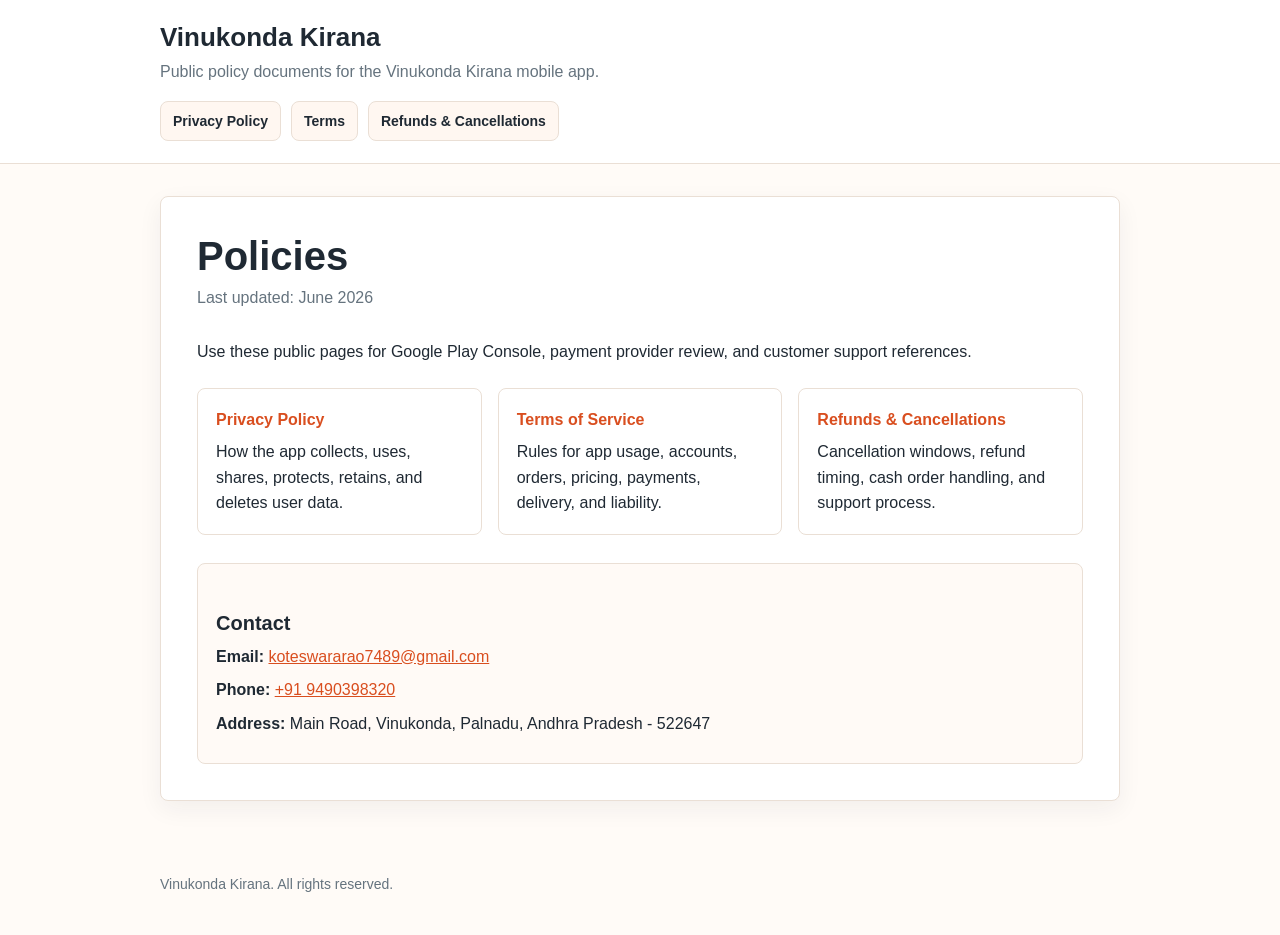
==== index.html @ 39824ff4 "initial commit" ====
<!doctype html>
<html lang="en">
  <head>
    <meta charset="utf-8">
    <meta name="viewport" content="width=device-width, initial-scale=1">
    <title>Vinukonda Kirana Policies</title>
    <meta name="description" content="Privacy Policy, Terms of Service, and Refund and Cancellation Policy for Vinukonda Kirana.">
    <link rel="stylesheet" href="styles.css">
  </head>
  <body>
    <header class="site-header">
      <div class="header-inner">
        <h1 class="brand">Vinukonda Kirana</h1>
        <p class="tagline">Public policy documents for the Vinukonda Kirana mobile app.</p>
        <nav class="nav" aria-label="Policy navigation">
          <a href="privacy.html">Privacy Policy</a>
          <a href="terms.html">Terms</a>
          <a href="refund-cancellation.html">Refunds & Cancellations</a>
        </nav>
      </div>
    </header>

    <main class="page">
      <section class="document">
        <h1>Policies</h1>
        <p class="updated">Last updated: June 2026</p>
        <p>Use these public pages for Google Play Console, payment provider review, and customer support references.</p>

        <div class="cards">
          <a class="card" href="privacy.html">
            <strong>Privacy Policy</strong>
            How the app collects, uses, shares, protects, retains, and deletes user data.
          </a>
          <a class="card" href="terms.html">
            <strong>Terms of Service</strong>
            Rules for app usage, accounts, orders, pricing, payments, delivery, and liability.
          </a>
          <a class="card" href="refund-cancellation.html">
            <strong>Refunds & Cancellations</strong>
            Cancellation windows, refund timing, cash order handling, and support process.
          </a>
        </div>

        <div class="contact-box">
          <h2>Contact</h2>
          <p><strong>Email:</strong> <a href="mailto:koteswararao7489@gmail.com">koteswararao7489@gmail.com</a></p>
          <p><strong>Phone:</strong> <a href="tel:+919490398320">+91 9490398320</a></p>
          <p><strong>Address:</strong> Main Road, Vinukonda, Palnadu, Andhra Pradesh - 522647</p>
        </div>
      </section>
    </main>

    <footer class="site-footer">
      Vinukonda Kirana. All rights reserved.
    </footer>
  </body>
</html>
---- styles.css ----
:root {
  --primary: #ff6b35;
  --primary-dark: #d94e1f;
  --secondary: #2d7d46;
  --ink: #1f2933;
  --muted: #65737e;
  --border: #eadfd5;
  --surface: #ffffff;
  --background: #fffbf7;
}

* {
  box-sizing: border-box;
}

html {
  font-family: Arial, Helvetica, sans-serif;
  color: var(--ink);
  background: var(--background);
  line-height: 1.6;
}

body {
  margin: 0;
}

a {
  color: var(--primary-dark);
}

.site-header {
  background: var(--surface);
  border-bottom: 1px solid var(--border);
}

.header-inner,
.page,
.site-footer {
  width: min(960px, calc(100% - 32px));
  margin: 0 auto;
}

.header-inner {
  padding: 22px 0;
}

.brand {
  margin: 0;
  font-size: 26px;
  line-height: 1.2;
}

.tagline {
  margin: 6px 0 0;
  color: var(--muted);
}

.nav {
  display: flex;
  flex-wrap: wrap;
  gap: 10px;
  margin-top: 16px;
}

.nav a {
  display: inline-block;
  padding: 8px 12px;
  border: 1px solid var(--border);
  border-radius: 8px;
  background: #fff7f1;
  color: var(--ink);
  text-decoration: none;
  font-weight: 700;
  font-size: 14px;
}

.page {
  padding: 32px 0 48px;
}

.document {
  background: var(--surface);
  border: 1px solid var(--border);
  border-radius: 8px;
  padding: clamp(20px, 4vw, 36px);
  box-shadow: 0 8px 24px rgba(31, 41, 51, 0.06);
}

.document h1 {
  margin: 0 0 6px;
  font-size: clamp(28px, 5vw, 40px);
  line-height: 1.15;
}

.updated {
  margin: 0 0 28px;
  color: var(--muted);
}

.document h2 {
  margin: 28px 0 8px;
  font-size: 20px;
  line-height: 1.3;
}

.document p,
.document li {
  font-size: 16px;
}

.document ul {
  padding-left: 22px;
}

.contact-box {
  margin-top: 28px;
  padding: 18px;
  border: 1px solid var(--border);
  border-radius: 8px;
  background: #fffaf6;
}

.contact-box p {
  margin: 8px 0;
}

.cards {
  display: grid;
  grid-template-columns: repeat(auto-fit, minmax(220px, 1fr));
  gap: 16px;
  margin-top: 24px;
}

.card {
  display: block;
  padding: 18px;
  border: 1px solid var(--border);
  border-radius: 8px;
  background: var(--surface);
  color: var(--ink);
  text-decoration: none;
}

.card strong {
  display: block;
  margin-bottom: 6px;
  color: var(--primary-dark);
}

.site-footer {
  padding: 24px 0 40px;
  color: var(--muted);
  font-size: 14px;
}
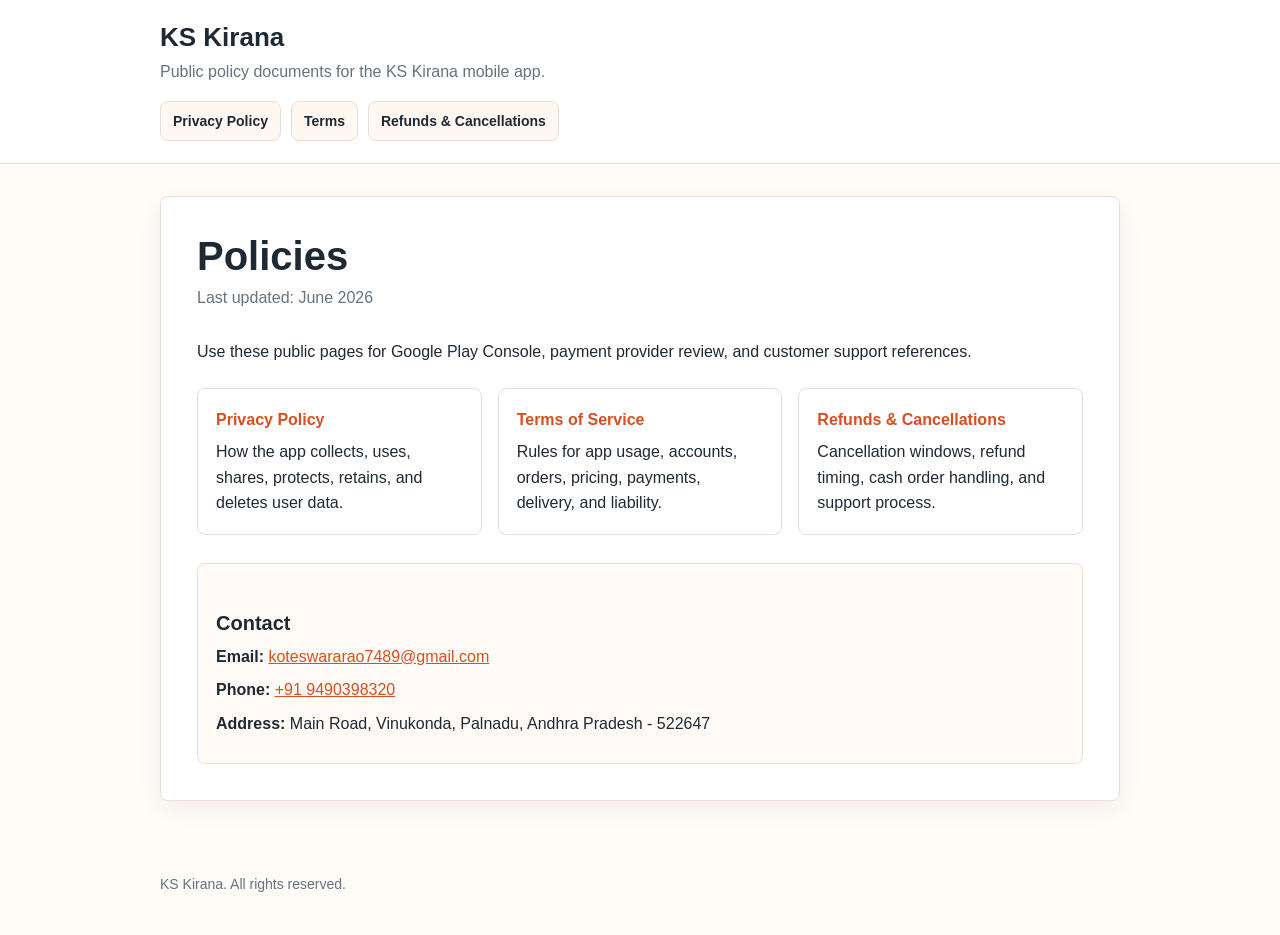
==== commit 557d097f: "updated store brand name" ====
--- a/index.html
+++ b/index.html
@@ -3,15 +3,15 @@
   <head>
     <meta charset="utf-8">
     <meta name="viewport" content="width=device-width, initial-scale=1">
-    <title>Vinukonda Kirana Policies</title>
-    <meta name="description" content="Privacy Policy, Terms of Service, and Refund and Cancellation Policy for Vinukonda Kirana.">
+    <title>KS Kirana Policies</title>
+    <meta name="description" content="Privacy Policy, Terms of Service, and Refund and Cancellation Policy for KS Kirana.">
     <link rel="stylesheet" href="styles.css">
   </head>
   <body>
     <header class="site-header">
       <div class="header-inner">
-        <h1 class="brand">Vinukonda Kirana</h1>
-        <p class="tagline">Public policy documents for the Vinukonda Kirana mobile app.</p>
+        <h1 class="brand">KS Kirana</h1>
+        <p class="tagline">Public policy documents for the KS Kirana mobile app.</p>
         <nav class="nav" aria-label="Policy navigation">
           <a href="privacy.html">Privacy Policy</a>
           <a href="terms.html">Terms</a>
@@ -51,7 +51,7 @@
     </main>
 
     <footer class="site-footer">
-      Vinukonda Kirana. All rights reserved.
+      KS Kirana. All rights reserved.
     </footer>
   </body>
 </html>
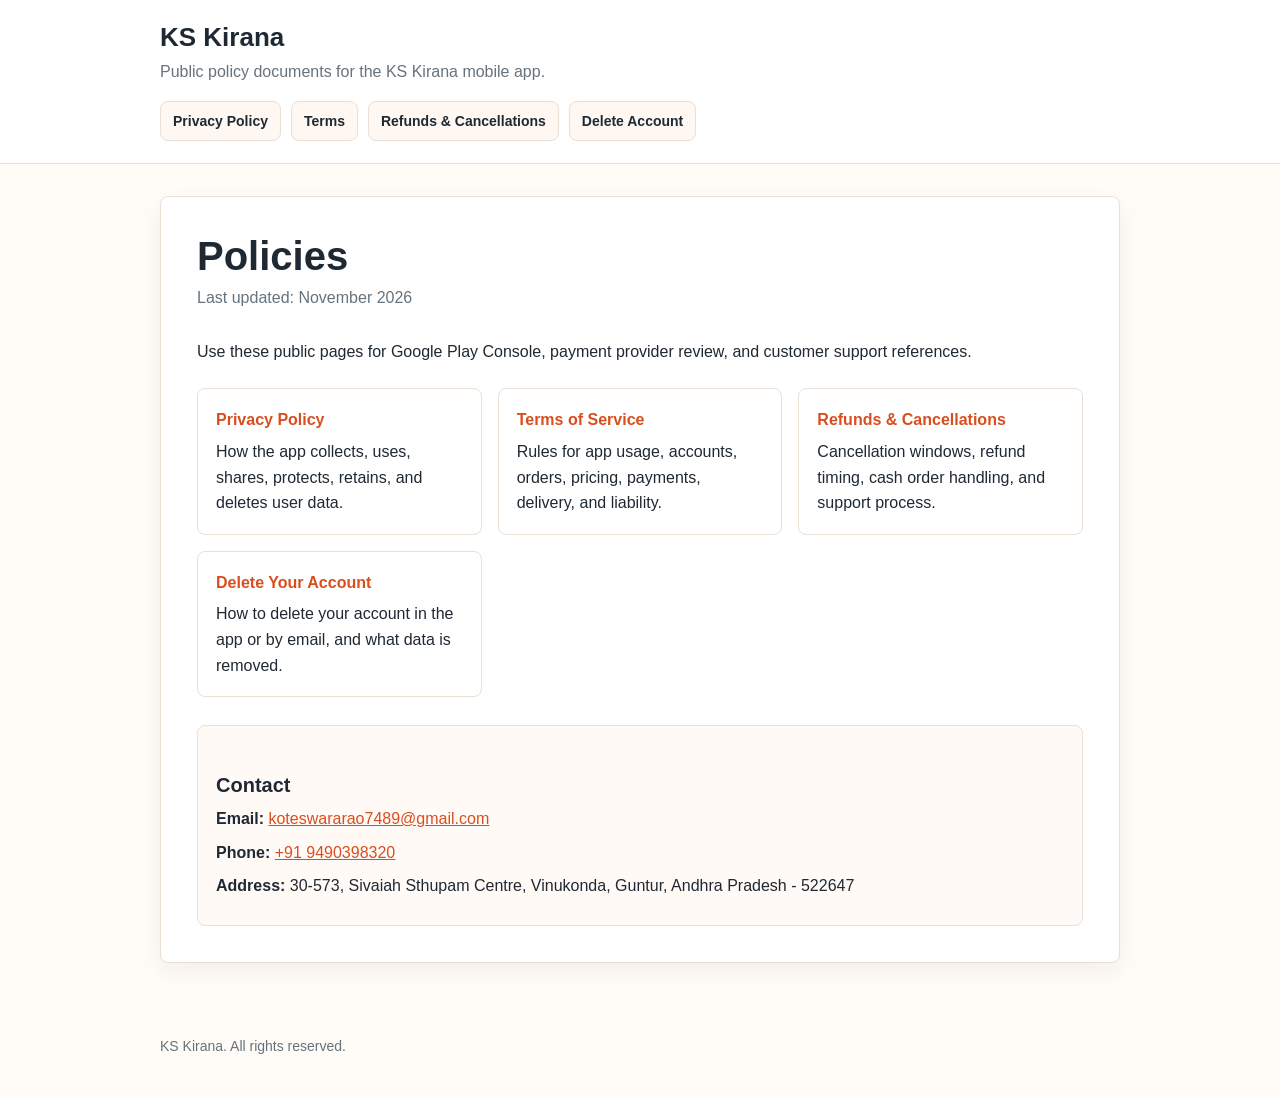
==== commit 59304e7f: "Update privacy policy, add account deletion page, fix store address - Privacy policy: AI chat (Googl" ====
--- a/index.html
+++ b/index.html
@@ -16,6 +16,7 @@
           <a href="privacy.html">Privacy Policy</a>
           <a href="terms.html">Terms</a>
           <a href="refund-cancellation.html">Refunds & Cancellations</a>
+          <a href="delete-account.html">Delete Account</a>
         </nav>
       </div>
     </header>
@@ -23,7 +24,7 @@
     <main class="page">
       <section class="document">
         <h1>Policies</h1>
-        <p class="updated">Last updated: June 2026</p>
+        <p class="updated">Last updated: November 2026</p>
         <p>Use these public pages for Google Play Console, payment provider review, and customer support references.</p>
 
         <div class="cards">
@@ -39,13 +40,17 @@
             <strong>Refunds & Cancellations</strong>
             Cancellation windows, refund timing, cash order handling, and support process.
           </a>
+          <a class="card" href="delete-account.html">
+            <strong>Delete Your Account</strong>
+            How to delete your account in the app or by email, and what data is removed.
+          </a>
         </div>
 
         <div class="contact-box">
           <h2>Contact</h2>
           <p><strong>Email:</strong> <a href="mailto:koteswararao7489@gmail.com">koteswararao7489@gmail.com</a></p>
           <p><strong>Phone:</strong> <a href="tel:+919490398320">+91 9490398320</a></p>
-          <p><strong>Address:</strong> Main Road, Vinukonda, Palnadu, Andhra Pradesh - 522647</p>
+          <p><strong>Address:</strong> 30-573, Sivaiah Sthupam Centre, Vinukonda, Guntur, Andhra Pradesh - 522647</p>
         </div>
       </section>
     </main>
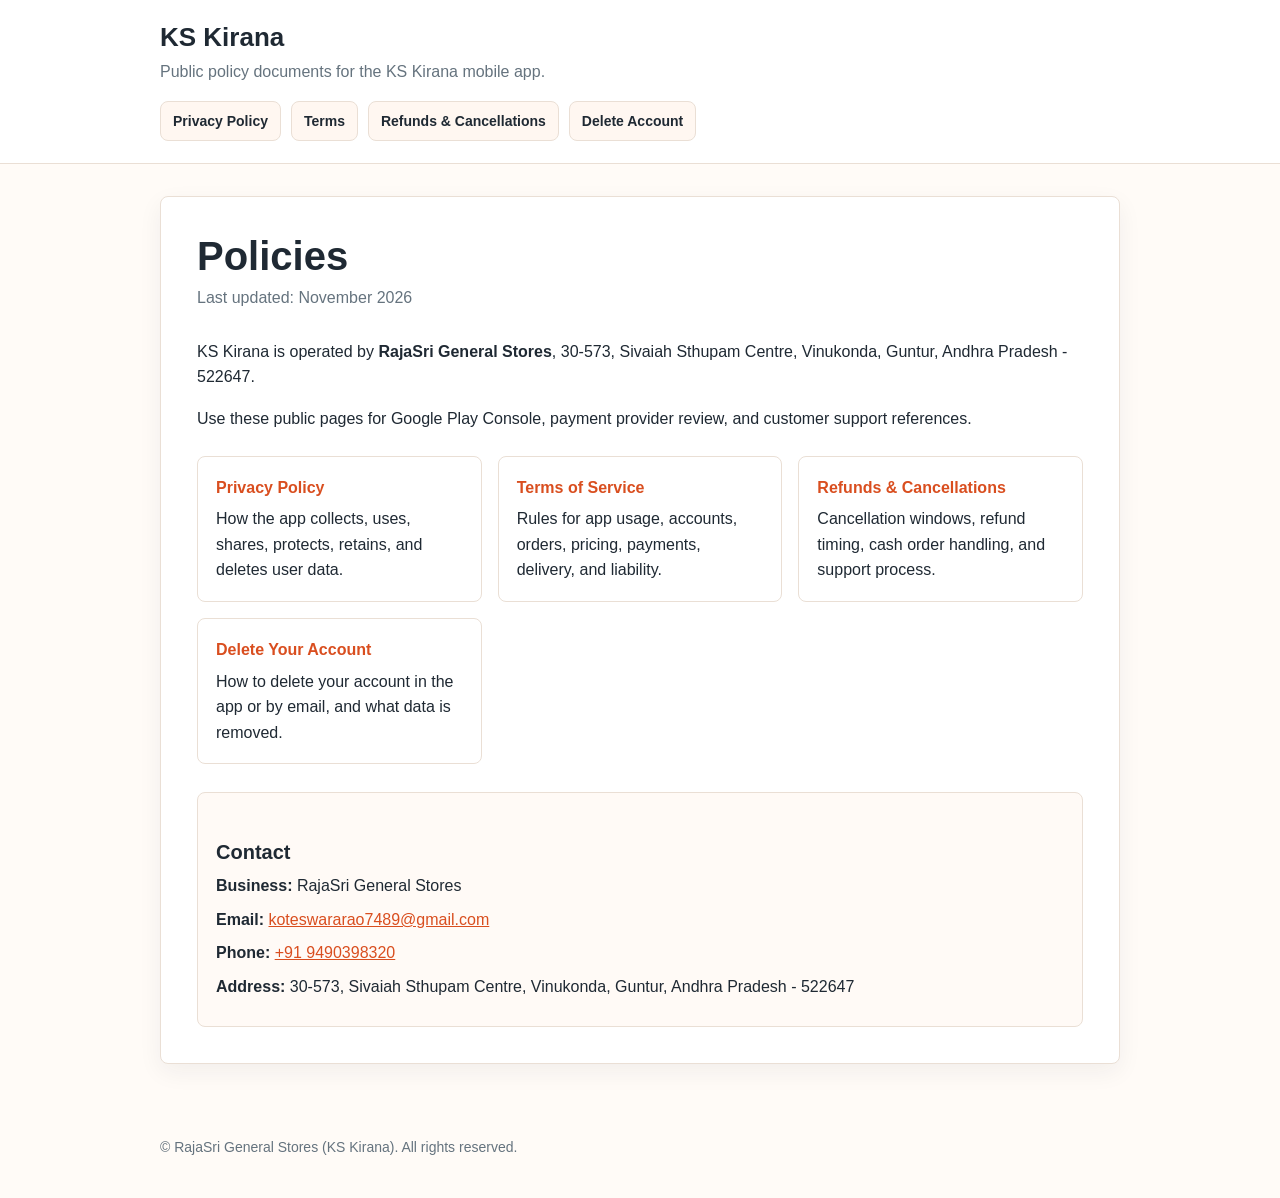
==== commit 8e59abf0: "Name RajaSri General Stores as the business that operates KS Kirana Add the operator line and busine" ====
--- a/index.html
+++ b/index.html
@@ -25,6 +25,7 @@
       <section class="document">
         <h1>Policies</h1>
         <p class="updated">Last updated: November 2026</p>
+        <p class="operator">KS Kirana is operated by <strong>RajaSri General Stores</strong>, 30-573, Sivaiah Sthupam Centre, Vinukonda, Guntur, Andhra Pradesh - 522647.</p>
         <p>Use these public pages for Google Play Console, payment provider review, and customer support references.</p>
 
         <div class="cards">
@@ -48,6 +49,7 @@
 
         <div class="contact-box">
           <h2>Contact</h2>
+          <p><strong>Business:</strong> RajaSri General Stores</p>
           <p><strong>Email:</strong> <a href="mailto:koteswararao7489@gmail.com">koteswararao7489@gmail.com</a></p>
           <p><strong>Phone:</strong> <a href="tel:+919490398320">+91 9490398320</a></p>
           <p><strong>Address:</strong> 30-573, Sivaiah Sthupam Centre, Vinukonda, Guntur, Andhra Pradesh - 522647</p>
@@ -56,7 +58,7 @@
     </main>
 
     <footer class="site-footer">
-      KS Kirana. All rights reserved.
+      &copy; RajaSri General Stores (KS Kirana). All rights reserved.
     </footer>
   </body>
 </html>
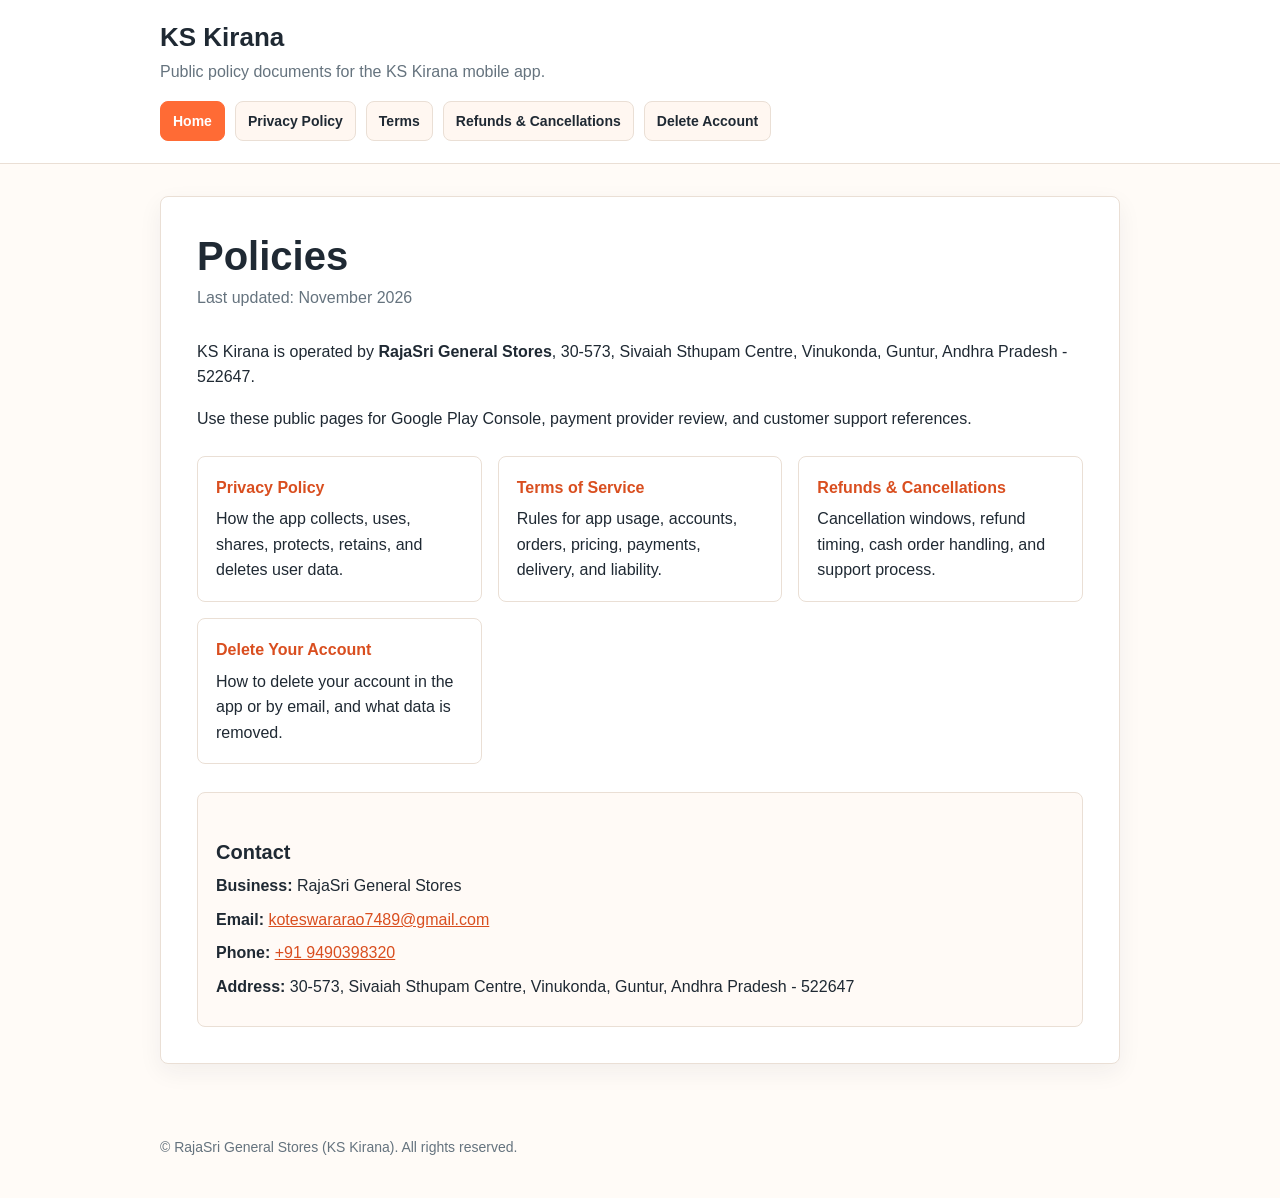
==== commit 4b4c357b: "Show the same menu on every policy page and highlight the current page Each page used to leave its o" ====
--- a/index.html
+++ b/index.html
@@ -10,12 +10,13 @@
   <body>
     <header class="site-header">
       <div class="header-inner">
-        <h1 class="brand">KS Kirana</h1>
+        <h1 class="brand"><a href="index.html">KS Kirana</a></h1>
         <p class="tagline">Public policy documents for the KS Kirana mobile app.</p>
         <nav class="nav" aria-label="Policy navigation">
+          <a href="index.html" aria-current="page">Home</a>
           <a href="privacy.html">Privacy Policy</a>
           <a href="terms.html">Terms</a>
-          <a href="refund-cancellation.html">Refunds & Cancellations</a>
+          <a href="refund-cancellation.html">Refunds &amp; Cancellations</a>
           <a href="delete-account.html">Delete Account</a>
         </nav>
       </div>
--- a/styles.css
+++ b/styles.css
@@ -62,6 +62,11 @@
   margin-top: 16px;
 }
 
+.brand a {
+  color: inherit;
+  text-decoration: none;
+}
+
 .nav a {
   display: inline-block;
   padding: 8px 12px;
@@ -72,6 +77,36 @@
   text-decoration: none;
   font-weight: 700;
   font-size: 14px;
+  transition: background-color 0.15s, border-color 0.15s, color 0.15s;
+}
+
+.nav a:hover {
+  border-color: var(--primary);
+  color: var(--primary-dark);
+}
+
+.nav a:focus-visible,
+.brand a:focus-visible {
+  outline: 2px solid var(--primary);
+  outline-offset: 2px;
+}
+
+/* The page you are on */
+.nav a[aria-current="page"] {
+  background: var(--primary);
+  border-color: var(--primary);
+  color: #ffffff;
+}
+
+@media (max-width: 480px) {
+  .nav {
+    gap: 8px;
+  }
+
+  .nav a {
+    padding: 7px 10px;
+    font-size: 13px;
+  }
 }
 
 .page {
